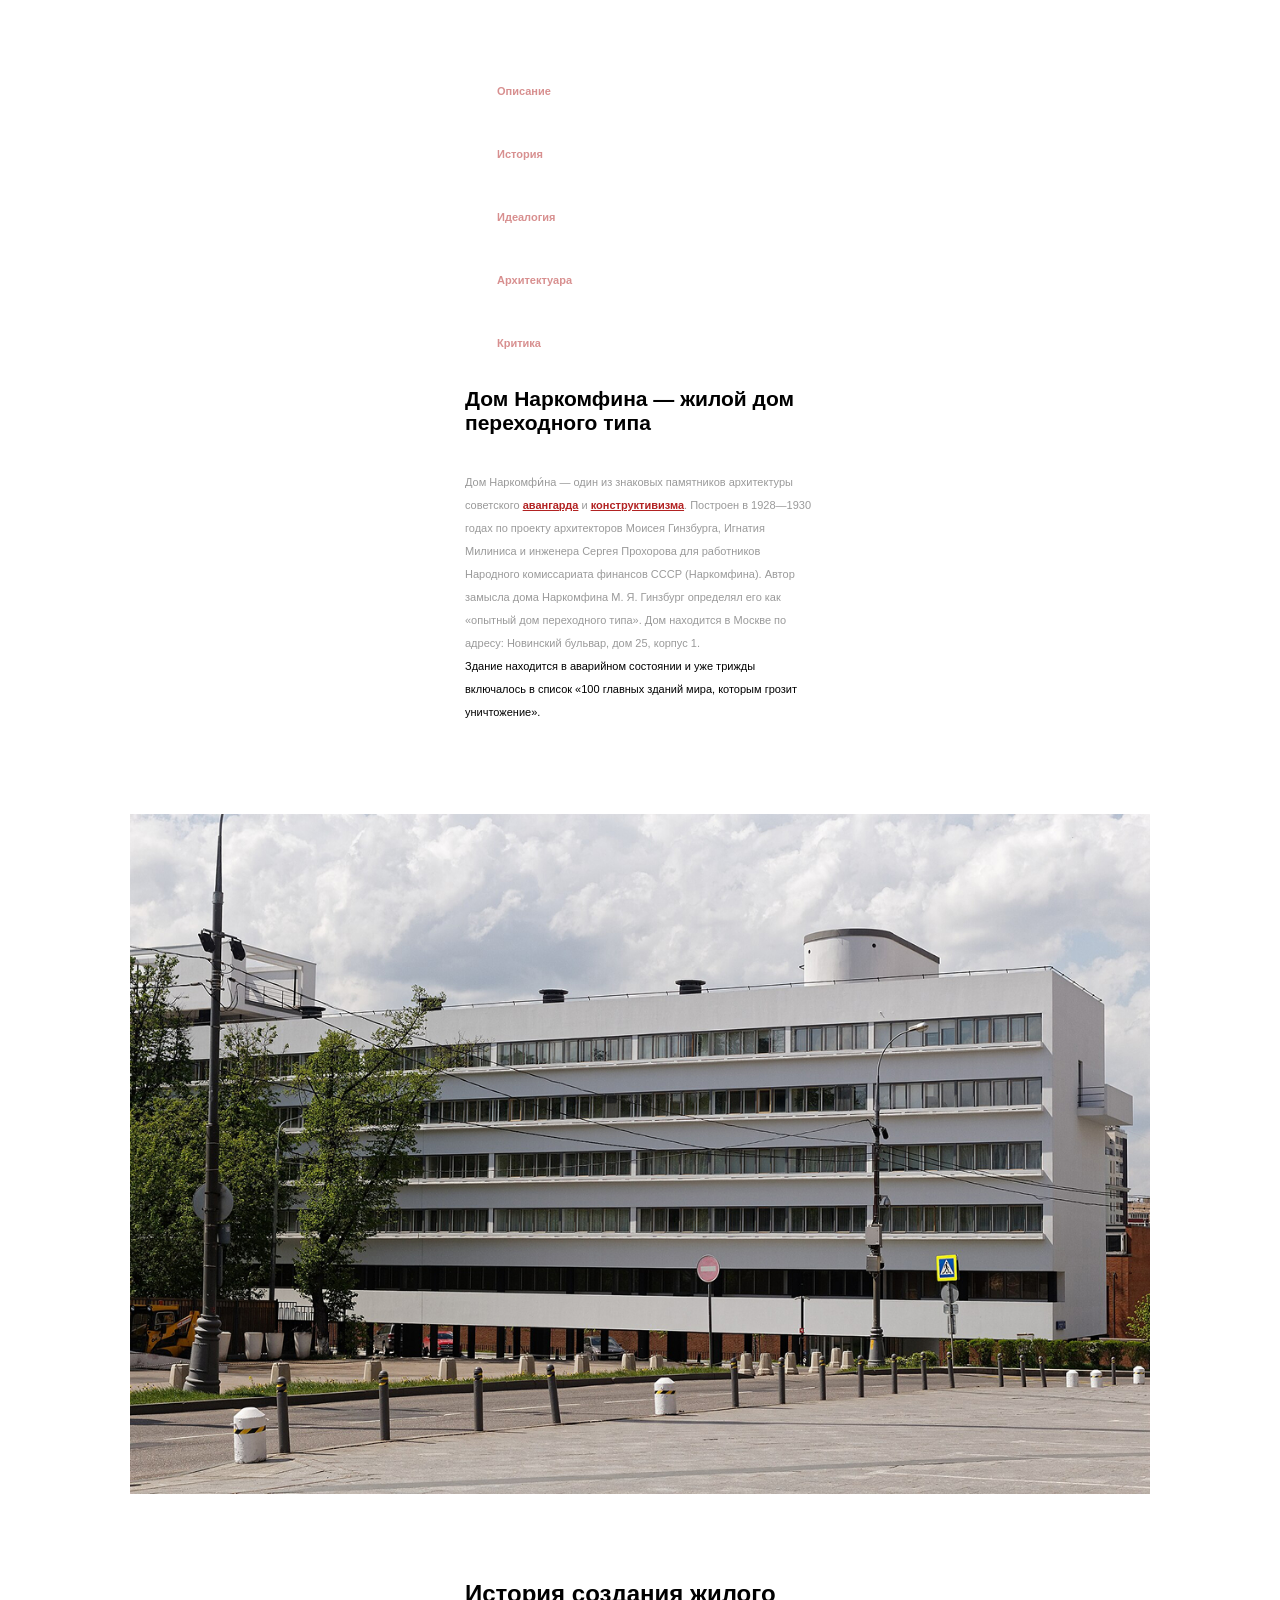
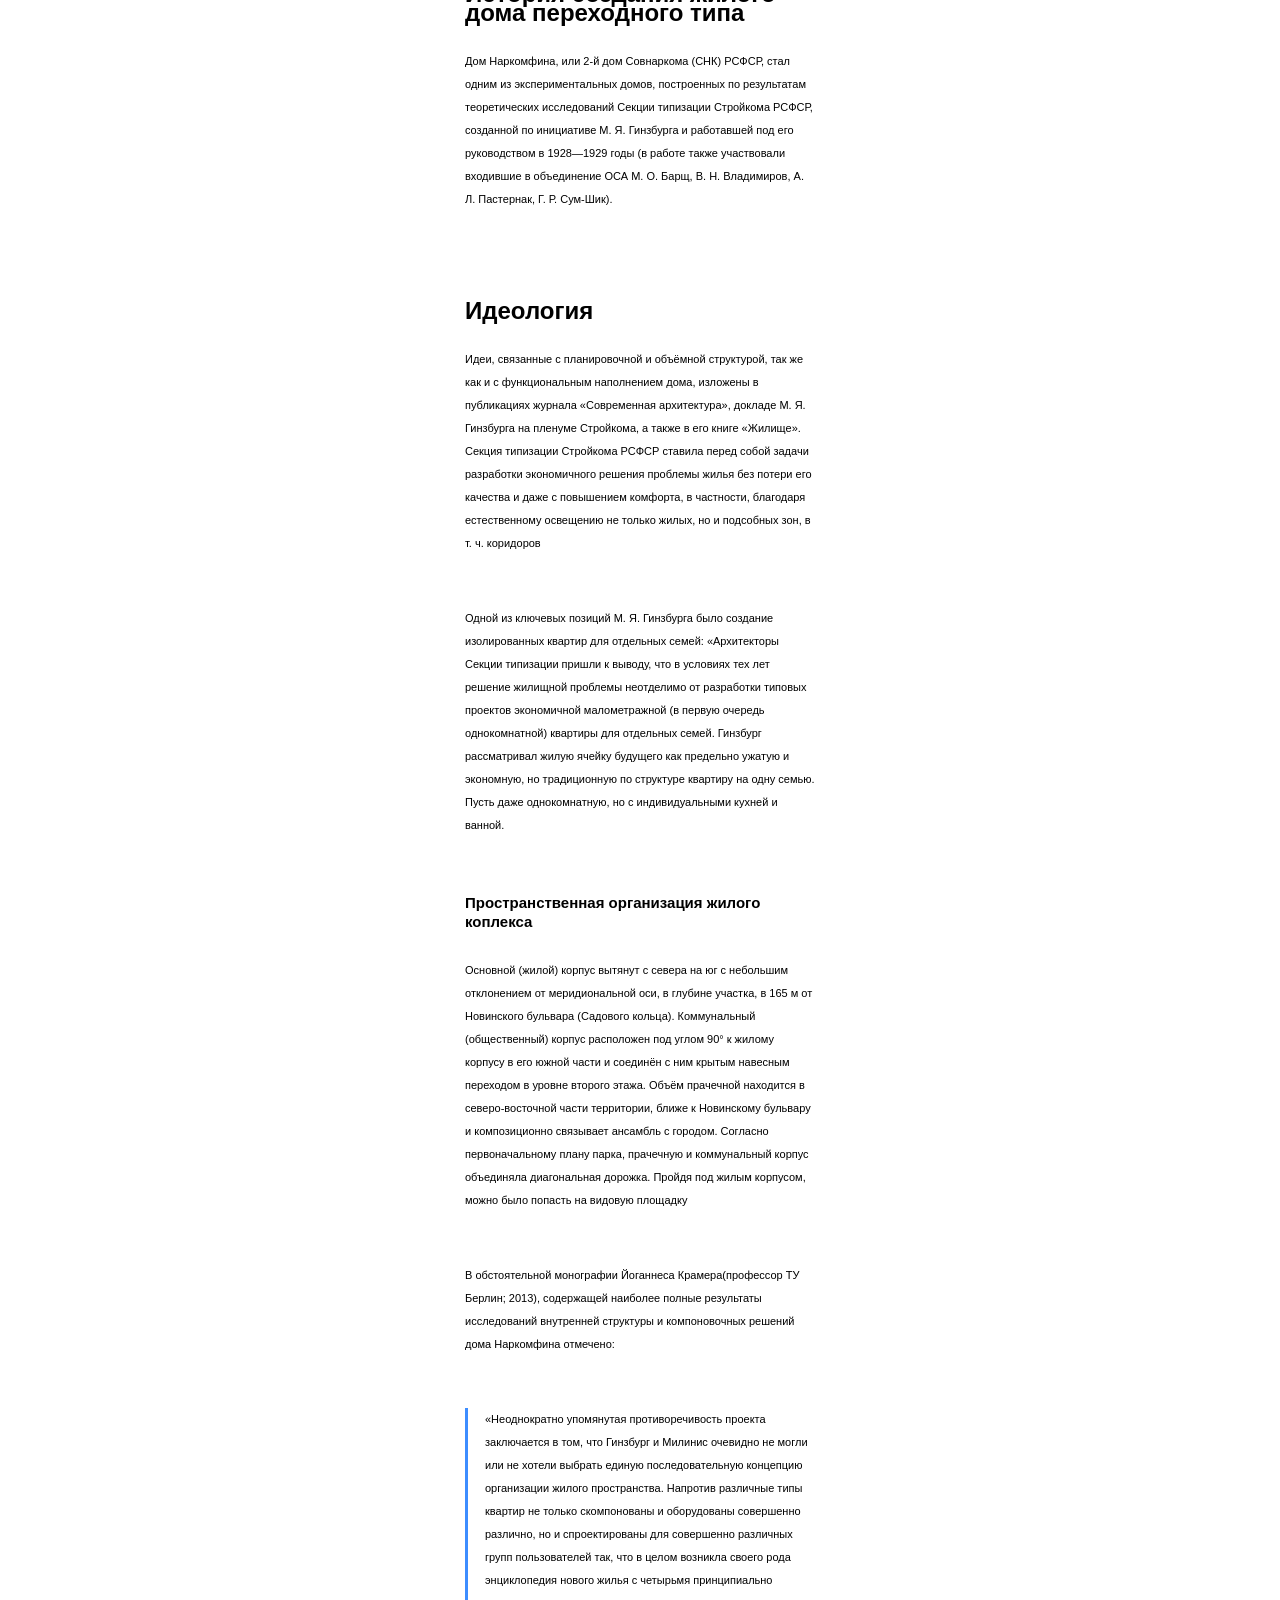
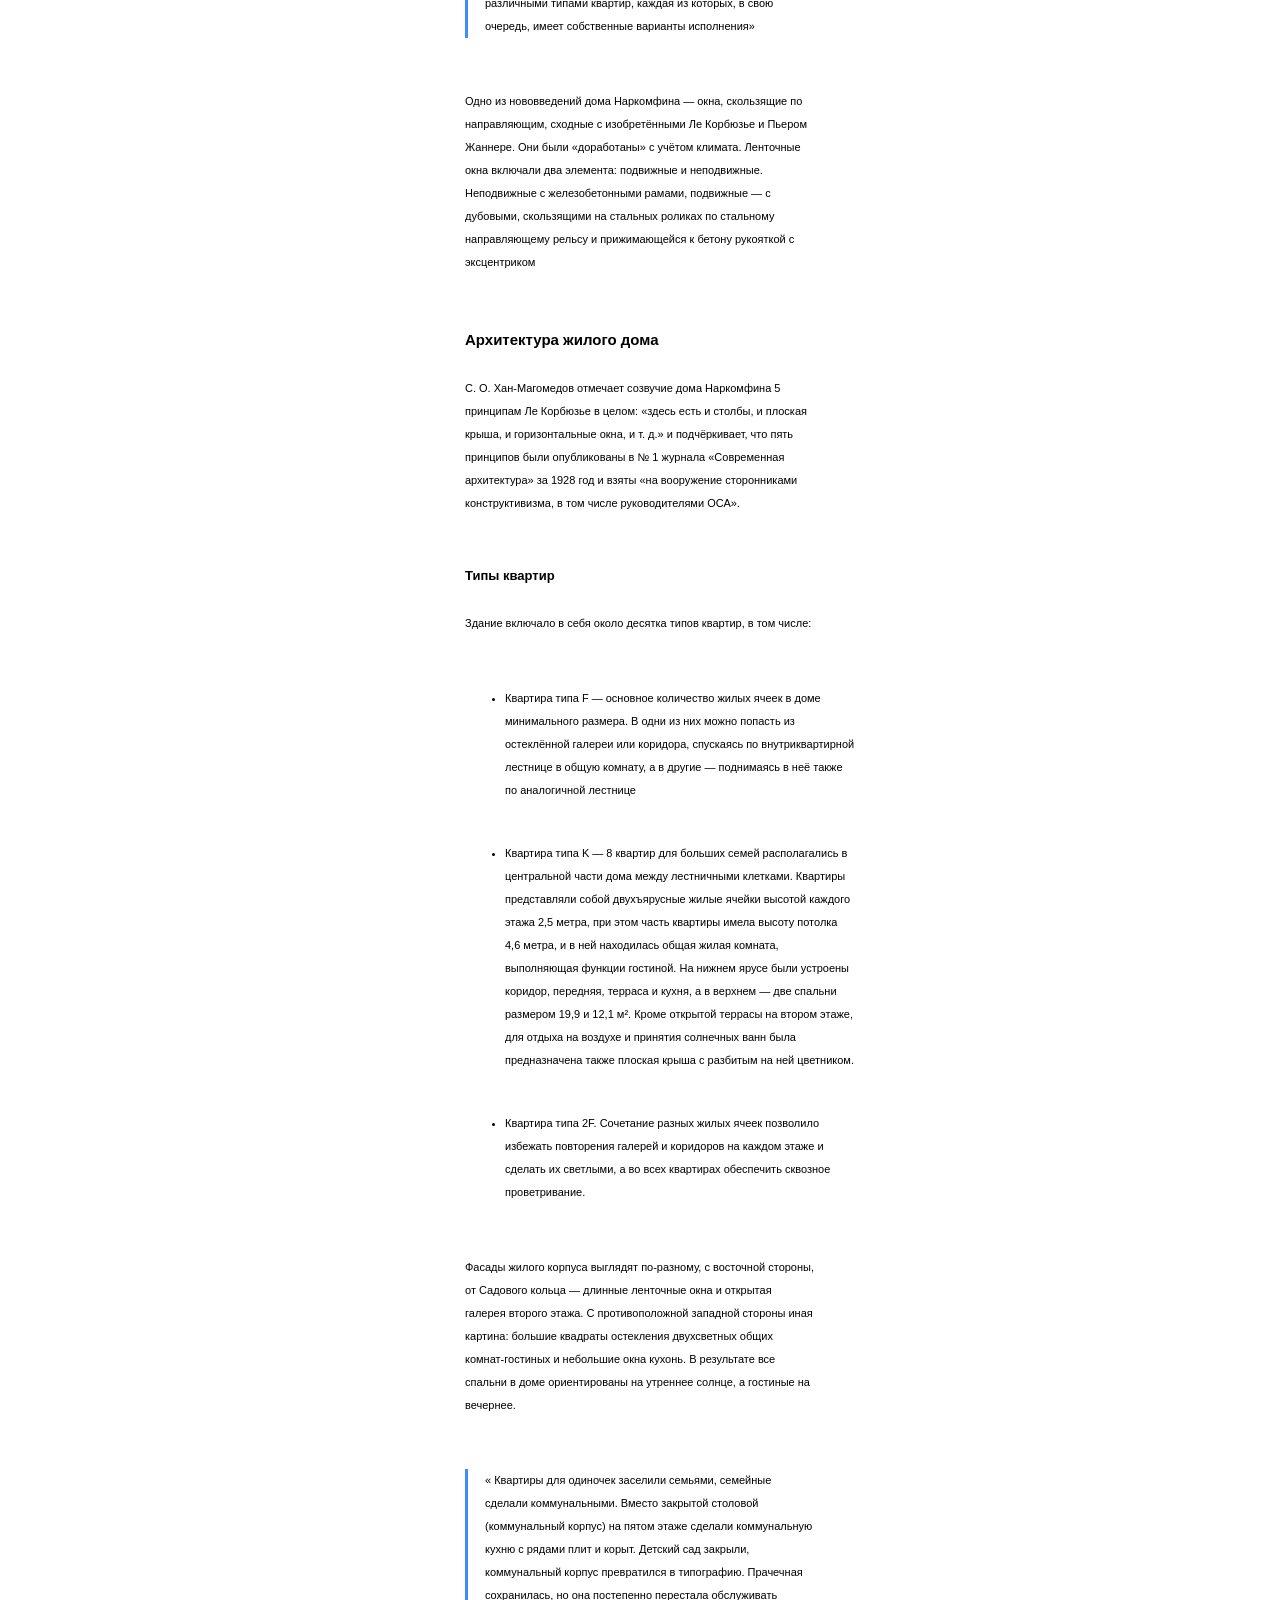
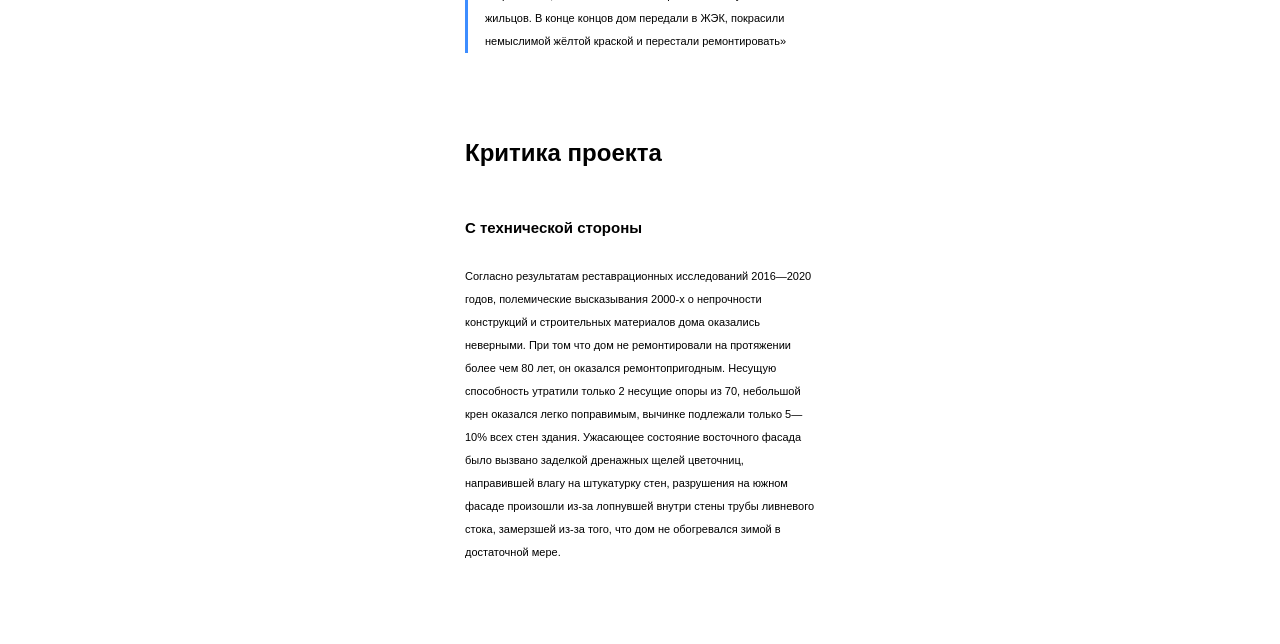
==== index.html @ d2f187a7 "add nav" ====
<!DOCTYPE html>
<html lang="ru">

<head>
    <meta charset="UTF-8">
    <meta name="viewport" content="width=device-width, initial-scale=1.0">
    <title>Дом Наркомфина</title>
    <link rel="stylesheet" href="stylesheets/style.css">
</head>

<body>
    
<nav class="sidebar">
    <ul>
        <li><a href="">Описание</a></li>
        <li><a href="">История</a></li>
        <li><a href="">Идеалогия</a></li>
        <li><a href="">Архитектуара</a></li>
        <li><a href="">Критика</a></li>
    </ul>
</nav>



    <h1>Дом Наркомфина — жилой дом переходного типа</h1>
<div class="description ">
<p>Дом Наркомфи́на — один из знаковых памятников архитектуры советского <a href="https://ru.wikipedia.org/wiki/%D0%90%D0%B2%D0%B0%D0%BD%D0%B3%D0%B0%D1%80%D0%B4_(%D0%B8%D1%81%D0%BA%D1%83%D1%81%D1%81%D1%82%D0%B2%D0%BE)" >авангарда</a> и <a href="https://ru.wikipedia.org/wiki/%D0%9A%D0%BE%D0%BD%D1%81%D1%82%D1%80%D1%83%D0%BA%D1%82%D0%B8%D0%B2%D0%B8%D0%B7%D0%BC_(%D0%B8%D1%81%D0%BA%D1%83%D1%81%D1%81%D1%82%D0%B2%D0%BE)">конструктивизма</a>. Построен в 1928—1930 годах по проекту архитекторов Моисея Гинзбурга, Игнатия Милиниса и инженера Сергея Прохорова для работников Народного комиссариата финансов СССР (Наркомфина). Автор замысла дома Наркомфина М. Я. Гинзбург определял его как «опытный дом переходного типа». Дом находится в Москве по адресу: Новинский бульвар, дом 25, корпус 1.
    </p>
</div>

<div class="afterdescription" >
     <p>Здание находится в аварийном состоянии и уже трижды включалось в список «100 главных зданий мира, которым грозит уничтожение».
     </p>
</div>

 <div class="photo"  >
<img src="images/house.jpg" alt="Вид отреставрированного дома Наркомфина со стороны Новинского бульвара, май 2021">
</div>

    <h2>История создания жилого дома переходного типа </h2>
<div class="text1">
    <p>Дом Наркомфина, или 2-й дом Совнаркома (СНК) РСФСР, стал одним из экспериментальных домов, построенных по результатам теоретических исследований Секции типизации Стройкома РСФСР, созданной по инициативе М. Я. Гинзбурга и работавшей под его руководством в 1928—1929 годы (в работе также участвовали входившие в объединение ОСА М. О. Барщ, В. Н. Владимиров, А. Л. Пастернак, Г. Р. Сум-Шик). 
    </p>
</div>
<div class="h22">
    <h2>Идеология</h2>
</div>
<div class="text2">
    <p>Идеи, связанные с планировочной и объёмной структурой, так же как и с функциональным наполнением дома, изложены в публикациях журнала «Современная архитектура», докладе М. Я. Гинзбурга на пленуме Стройкома, а также в его книге «Жилище». Секция типизации Стройкома РСФСР ставила перед собой задачи разработки экономичного решения проблемы жилья без потери его качества и даже с повышением комфорта, в частности, благодаря естественному освещению не только жилых, но и подсобных зон, в т. ч. коридоров
</p>
</div>
<div class="text21">
    <p>Одной из ключевых позиций М. Я. Гинзбурга было создание изолированных квартир для отдельных семей: «Архитекторы Секции типизации пришли к выводу, что в условиях тех лет решение жилищной проблемы неотделимо от разработки типовых проектов экономичной малометражной (в первую очередь однокомнатной) квартиры для отдельных семей. Гинзбург рассматривал жилую ячейку будущего как предельно ужатую и экономную, но традиционную по структуре квартиру на одну семью. Пусть даже однокомнатную, но с индивидуальными кухней и ванной. 
    </p>
</div>

    <h3>Пространственная организация жилого коплекса</h3>

<div class="text3">
    <p>Основной (жилой) корпус вытянут с севера на юг с небольшим отклонением от меридиональной оси, в глубине участка, в 165 м от Новинского бульвара (Садового кольца). Коммунальный (общественный) корпус расположен под углом 90° к жилому корпусу в его южной части и соединён с ним крытым навесным переходом в уровне второго этажа. Объём прачечной находится в северо-восточной части территории, ближе к Новинскому бульвару и композиционно связывает ансамбль с городом. Согласно первоначальному плану парка, прачечную и коммунальный корпус объединяла диагональная дорожка. Пройдя под жилым корпусом, можно было попасть на видовую площадку
    </p>
</div>

<div class="words">

    <p>
        В обстоятельной монографии Йоганнеса Крамера(профессор ТУ Берлин; 2013), содержащей наиболее полные результаты исследований внутренней структуры и компоновочных решений дома Наркомфина отмечено:
        </p>
</div>
        <blockquote>«Неоднократно упомянутая противоречивость проекта заключается в том, что Гинзбург и Милинис очевидно не могли или не хотели выбрать единую последовательную концепцию организации жилого пространства. Напротив различные типы квартир не только скомпонованы и оборудованы совершенно различно, но и спроектированы для совершенно различных групп пользователей так, что в целом возникла своего рода энциклопедия нового жилья с четырьмя принципиально различными типами квартир, каждая из которых, в свою очередь, имеет собственные варианты исполнения» 

        </blockquote>
    
<div class="text">
    <p>
        Одно из нововведений дома Наркомфина — окна, скользящие по направляющим, сходные с изобретёнными Ле Корбюзье и Пьером Жаннере. Они были «доработаны» с учётом климата. Ленточные окна включали два элемента: подвижные и неподвижные. Неподвижные с железобетонными рамами, подвижные — с дубовыми, скользящими на стальных роликах по стальному направляющему рельсу и прижимающейся к бетону рукояткой с эксцентриком
    </p>
</div>

    <h3>Архитектура жилого дома</h3>
<div class="text4">
    <p> 
     С. О. Хан-Магомедов отмечает созвучие дома Наркомфина 5 принципам Ле Корбюзье в целом: «здесь есть и столбы, и плоская крыша, и горизонтальные окна, и т. д.» и подчёркивает, что пять принципов были опубликованы в № 1 журнала «Современная архитектура» за 1928 год и взяты «на вооружение сторонниками конструктивизма, в том числе руководителями ОСА».  
    </p>
</div>

    <h4> Типы квартир </h4>
<div class="textt">
    <p>Здание включало в себя около десятка типов квартир, в том числе:

    </p>
</div>

<ul>
    <li>Квартира типа F — основное количество жилых ячеек в доме минимального размера. В одни из них можно попасть из остеклённой галереи или коридора, спускаясь по внутриквартирной лестнице в общую комнату, а в другие — поднимаясь в неё также по аналогичной лестнице</li>
    <li> Квартира типа K — 8 квартир для больших семей располагались в центральной части дома между лестничными клетками. Квартиры представляли собой двухъярусные жилые ячейки высотой каждого этажа 2,5 метра, при этом часть квартиры имела высоту потолка 4,6 метра, и в ней находилась общая жилая комната, выполняющая функции гостиной. На нижнем ярусе были устроены коридор, передняя, терраса и кухня, а в верхнем — две спальни размером 19,9 и 12,1 м². Кроме открытой террасы на втором этаже, для отдыха на воздухе и принятия солнечных ванн была предназначена также плоская крыша с разбитым на ней цветником. </li>
    <li> Квартира типа 2F. Сочетание разных жилых ячеек позволило избежать повторения галерей и коридоров на каждом этаже и сделать их светлыми, а во всех квартирах обеспечить сквозное проветривание.</li>
</ul> 
<div class="tx">
<p> 
   Фасады жилого корпуса выглядят по-разному, с восточной стороны, от Садового кольца — длинные ленточные окна и открытая галерея второго этажа. С противоположной западной стороны иная картина: большие квадраты остекления двухсветных общих комнат-гостиных и небольшие окна кухонь. В результате все спальни в доме ориентированы на утреннее солнце, а гостиные на вечернее.
</p>
</div>

<blockquote> 
    « Квартиры для одиночек заселили семьями, семейные сделали коммунальными. Вместо закрытой столовой (коммунальный корпус) на пятом этаже сделали коммунальную кухню с рядами плит и корыт. Детский сад закрыли, коммунальный корпус превратился в типографию. Прачечная сохранилась, но она постепенно перестала обслуживать жильцов. В конце концов дом передали в ЖЭК, покрасили немыслимой жёлтой краской и перестали ремонтировать»
</blockquote>
<div class="kritika">
<h2> Критика проекта</h2>
</div>

<h3> С технической стороны</h3>
<div class="text5">
<p>Согласно результатам реставрационных исследований 2016—2020 годов, полемические высказывания 2000-х о непрочности конструкций и строительных материалов дома оказались неверными. При том что дом не ремонтировали на протяжении более чем 80 лет, он оказался ремонтопригодным. Несущую способность утратили только 2 несущие опоры из 70, небольшой крен оказался легко поправимым, вычинке подлежали только 5—10% всех стен здания. Ужасающее состояние восточного фасада было вызвано заделкой дренажных щелей цветочниц, направившей влагу на штукатурку стен, разрушения на южном фасаде произошли из-за лопнувшей внутри стены трубы ливневого стока, замерзшей из-за того, что дом не обогревался зимой в достаточной мере.
</p>
</div>

</body>
</html>
---- stylesheets/style.css ----
@import 'reset.css';
@import 'content.css';
@import 'sidebar.css';
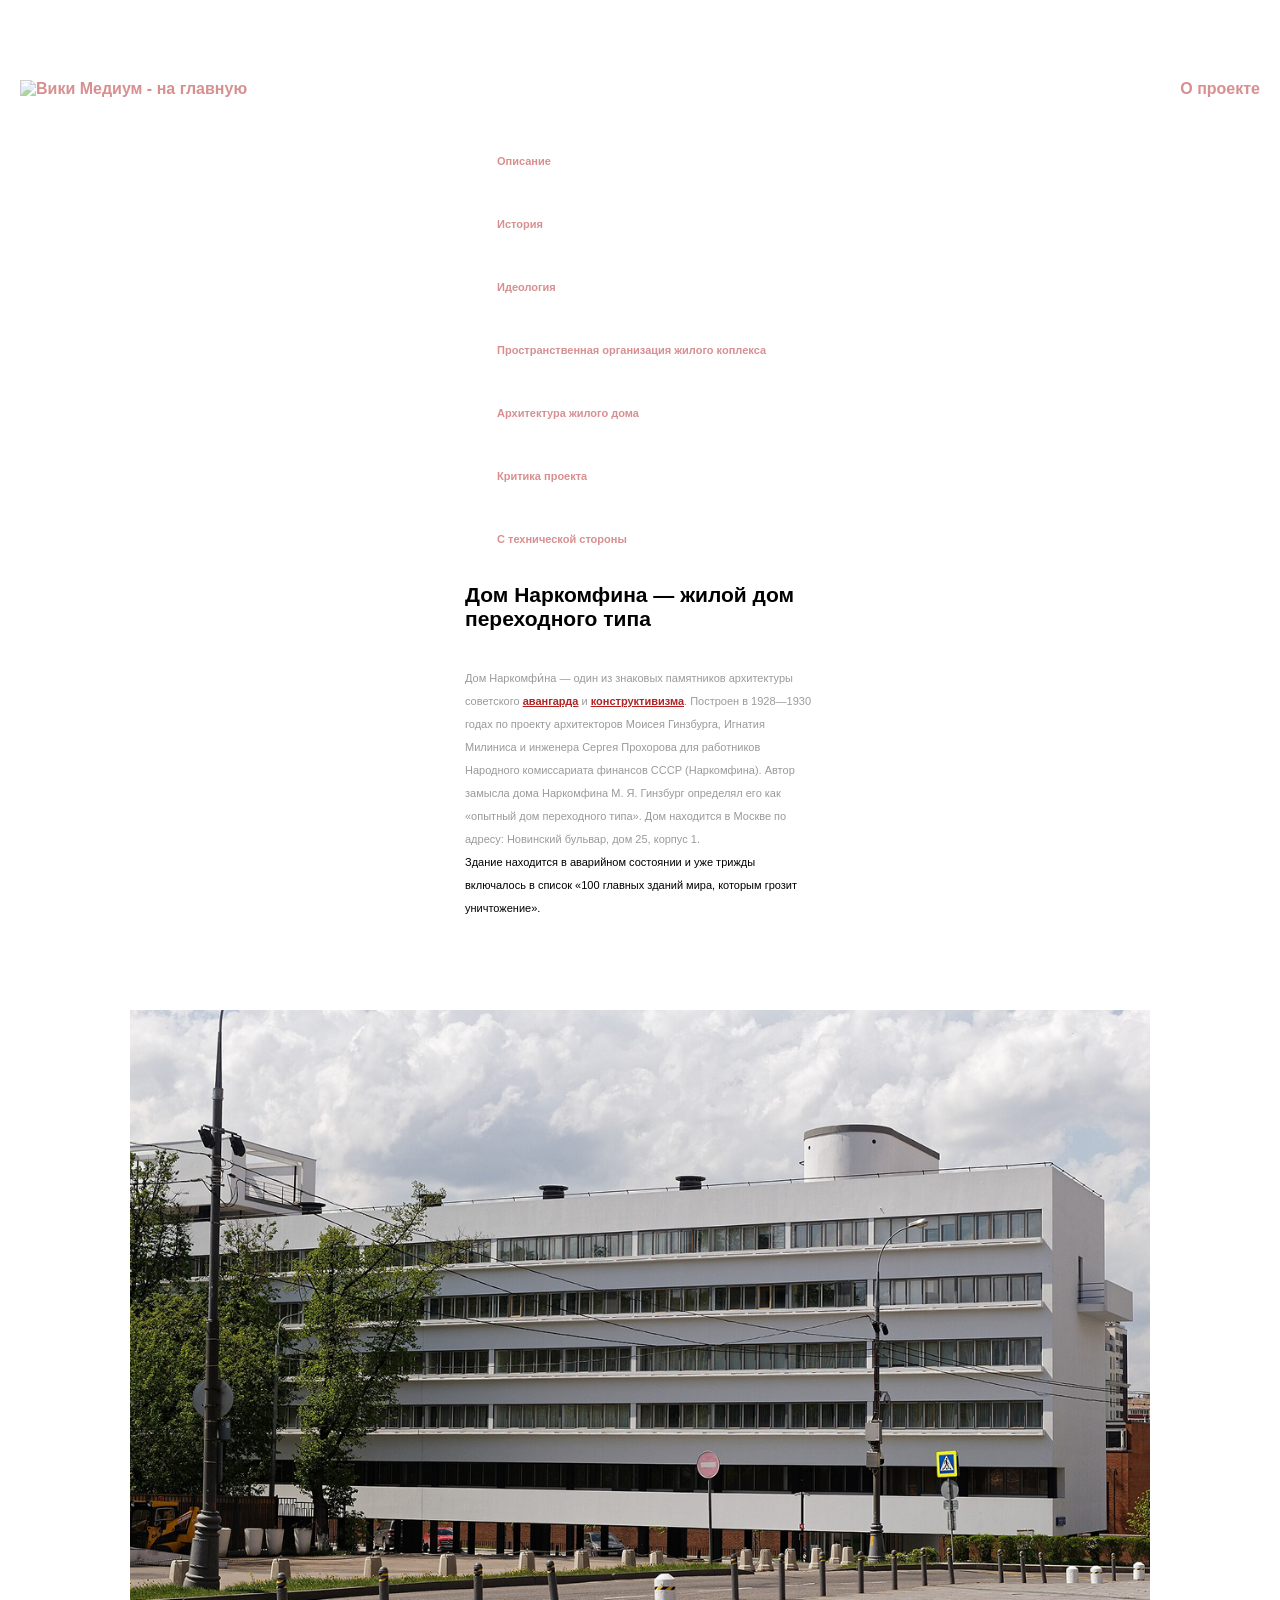
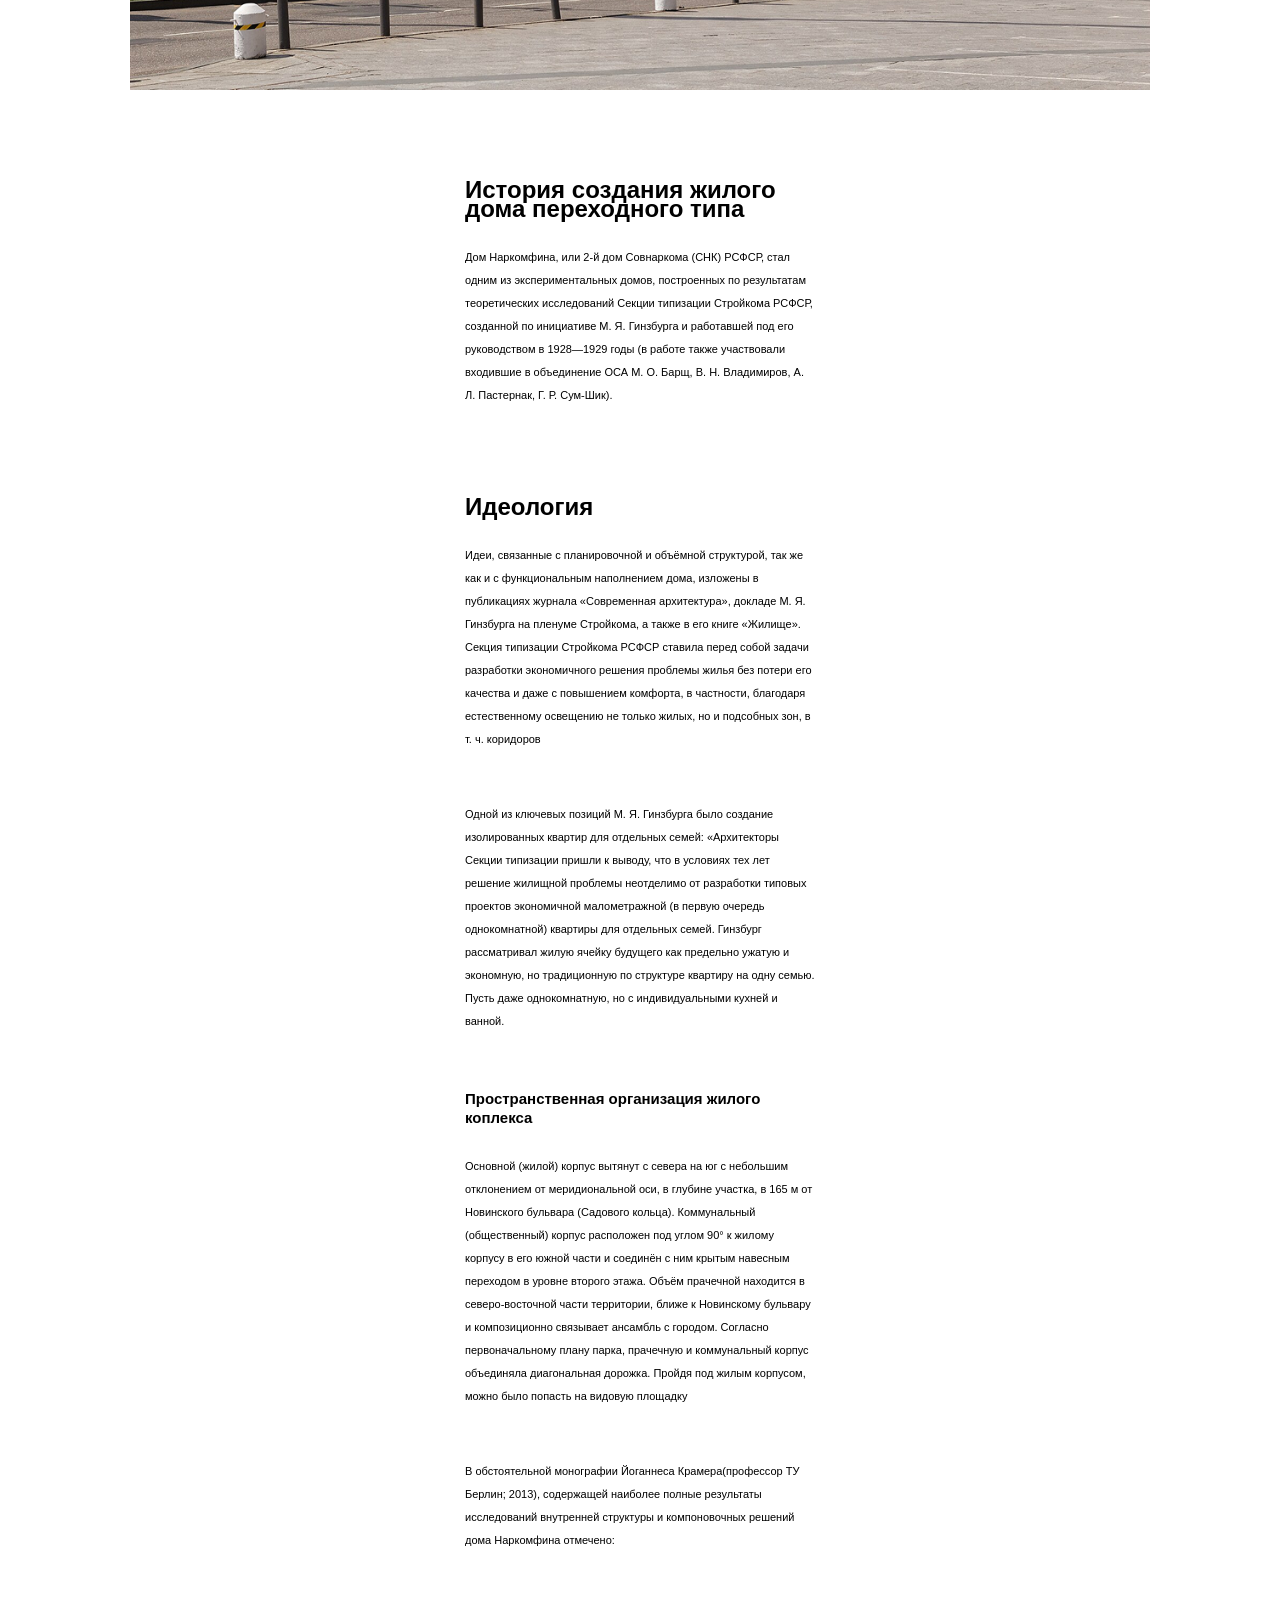
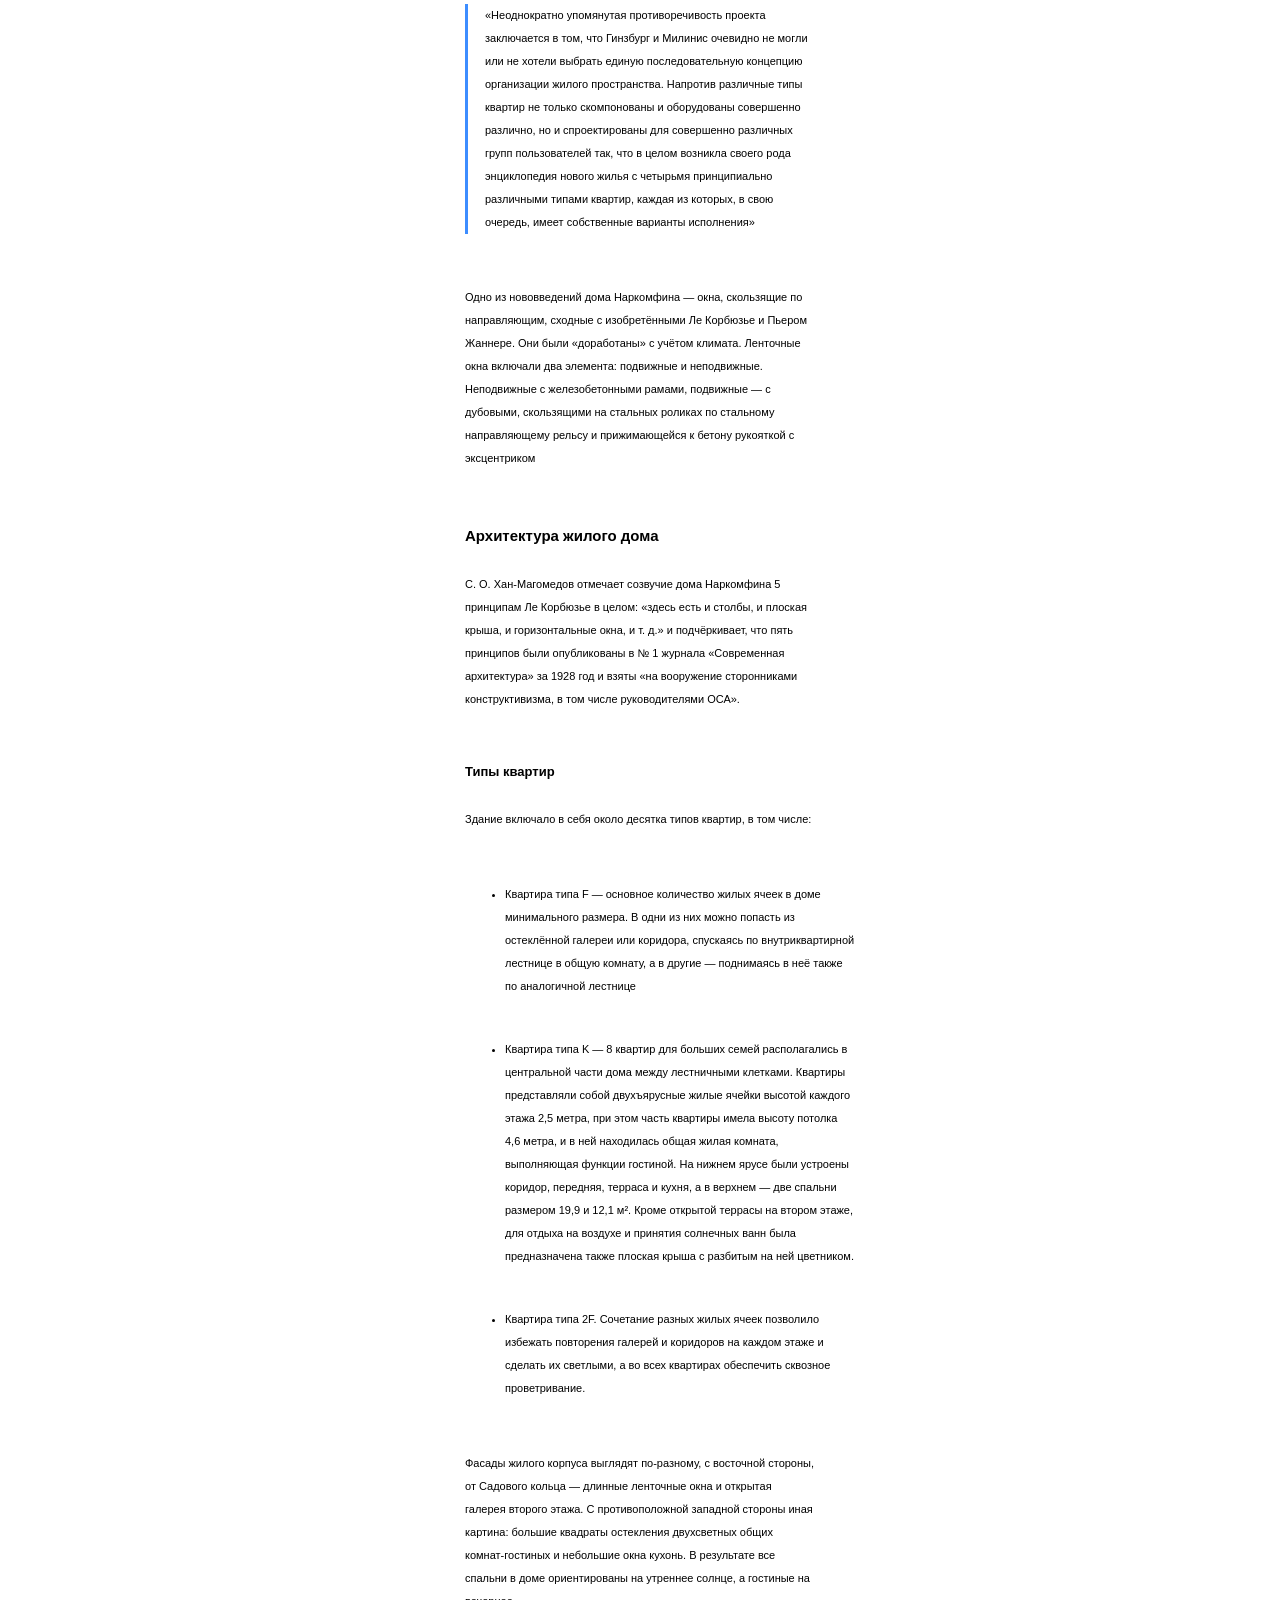
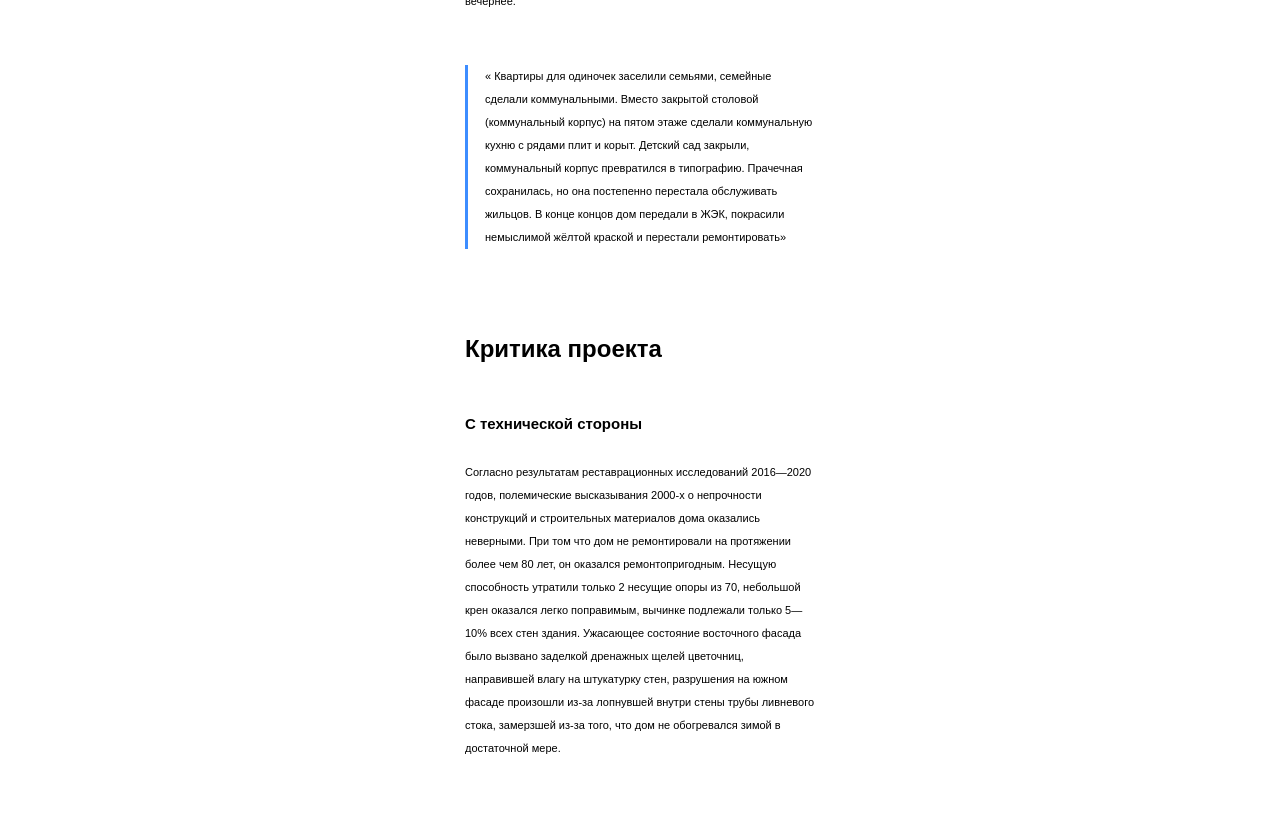
==== commit ad9117a4: "create navigation" ====
--- a/index.html
+++ b/index.html
@@ -9,20 +9,28 @@
 </head>
 
 <body>
-    
+    <nav class="menubar">
+        <a href="index.html">
+            <img scr="images/logo.svg"
+      alt="Вики Медиум - на главную">
+        </a>
+        <a href="about.html">О проекте</a>
+    </nav>
 <nav class="sidebar">
     <ul>
-        <li><a href="">Описание</a></li>
-        <li><a href="">История</a></li>
-        <li><a href="">Идеалогия</a></li>
-        <li><a href="">Архитектуара</a></li>
-        <li><a href="">Критика</a></li>
+        <li><a href="#s1">Описание</a></li>
+        <li><a href="#s2">История</a></li>
+        <li><a href="#s3">Идеология</a></li>
+        <li><a href="#s3s1">Пространственная организация жилого коплекса</a></li>
+        <li><a href="#s3s2">Архитектура жилого дома</a></li>
+        <li><a href="#s4">Критика проекта</a></li>
+        <li><a href="#s4s1">С технической стороны</a></li>
     </ul>
 </nav>
 
 
-
-    <h1>Дом Наркомфина — жилой дом переходного типа</h1>
+<section class="content"></section>
+    <h1 id="s1">Дом Наркомфина — жилой дом переходного типа</h1>
 <div class="description ">
 <p>Дом Наркомфи́на — один из знаковых памятников архитектуры советского <a href="https://ru.wikipedia.org/wiki/%D0%90%D0%B2%D0%B0%D0%BD%D0%B3%D0%B0%D1%80%D0%B4_(%D0%B8%D1%81%D0%BA%D1%83%D1%81%D1%81%D1%82%D0%B2%D0%BE)" >авангарда</a> и <a href="https://ru.wikipedia.org/wiki/%D0%9A%D0%BE%D0%BD%D1%81%D1%82%D1%80%D1%83%D0%BA%D1%82%D0%B8%D0%B2%D0%B8%D0%B7%D0%BC_(%D0%B8%D1%81%D0%BA%D1%83%D1%81%D1%81%D1%82%D0%B2%D0%BE)">конструктивизма</a>. Построен в 1928—1930 годах по проекту архитекторов Моисея Гинзбурга, Игнатия Милиниса и инженера Сергея Прохорова для работников Народного комиссариата финансов СССР (Наркомфина). Автор замысла дома Наркомфина М. Я. Гинзбург определял его как «опытный дом переходного типа». Дом находится в Москве по адресу: Новинский бульвар, дом 25, корпус 1.
     </p>
@@ -37,13 +45,13 @@
 <img src="images/house.jpg" alt="Вид отреставрированного дома Наркомфина со стороны Новинского бульвара, май 2021">
 </div>
 
-    <h2>История создания жилого дома переходного типа </h2>
+    <h2 id="s2">История создания жилого дома переходного типа </h2>
 <div class="text1">
     <p>Дом Наркомфина, или 2-й дом Совнаркома (СНК) РСФСР, стал одним из экспериментальных домов, построенных по результатам теоретических исследований Секции типизации Стройкома РСФСР, созданной по инициативе М. Я. Гинзбурга и работавшей под его руководством в 1928—1929 годы (в работе также участвовали входившие в объединение ОСА М. О. Барщ, В. Н. Владимиров, А. Л. Пастернак, Г. Р. Сум-Шик). 
     </p>
 </div>
 <div class="h22">
-    <h2>Идеология</h2>
+    <h2 id="s3">Идеология</h2>
 </div>
 <div class="text2">
     <p>Идеи, связанные с планировочной и объёмной структурой, так же как и с функциональным наполнением дома, изложены в публикациях журнала «Современная архитектура», докладе М. Я. Гинзбурга на пленуме Стройкома, а также в его книге «Жилище». Секция типизации Стройкома РСФСР ставила перед собой задачи разработки экономичного решения проблемы жилья без потери его качества и даже с повышением комфорта, в частности, благодаря естественному освещению не только жилых, но и подсобных зон, в т. ч. коридоров
@@ -54,7 +62,7 @@
     </p>
 </div>
 
-    <h3>Пространственная организация жилого коплекса</h3>
+    <h3 id="s3s1">Пространственная организация жилого коплекса</h3>
 
 <div class="text3">
     <p>Основной (жилой) корпус вытянут с севера на юг с небольшим отклонением от меридиональной оси, в глубине участка, в 165 м от Новинского бульвара (Садового кольца). Коммунальный (общественный) корпус расположен под углом 90° к жилому корпусу в его южной части и соединён с ним крытым навесным переходом в уровне второго этажа. Объём прачечной находится в северо-восточной части территории, ближе к Новинскому бульвару и композиционно связывает ансамбль с городом. Согласно первоначальному плану парка, прачечную и коммунальный корпус объединяла диагональная дорожка. Пройдя под жилым корпусом, можно было попасть на видовую площадку
@@ -77,7 +85,7 @@
     </p>
 </div>
 
-    <h3>Архитектура жилого дома</h3>
+    <h3 id="s3s2">Архитектура жилого дома</h3>
 <div class="text4">
     <p> 
      С. О. Хан-Магомедов отмечает созвучие дома Наркомфина 5 принципам Ле Корбюзье в целом: «здесь есть и столбы, и плоская крыша, и горизонтальные окна, и т. д.» и подчёркивает, что пять принципов были опубликованы в № 1 журнала «Современная архитектура» за 1928 год и взяты «на вооружение сторонниками конструктивизма, в том числе руководителями ОСА».  
@@ -105,15 +113,18 @@
 <blockquote> 
     « Квартиры для одиночек заселили семьями, семейные сделали коммунальными. Вместо закрытой столовой (коммунальный корпус) на пятом этаже сделали коммунальную кухню с рядами плит и корыт. Детский сад закрыли, коммунальный корпус превратился в типографию. Прачечная сохранилась, но она постепенно перестала обслуживать жильцов. В конце концов дом передали в ЖЭК, покрасили немыслимой жёлтой краской и перестали ремонтировать»
 </blockquote>
+     <h2 id="s4">Критика проекта</h2>
 <div class="kritika">
-<h2> Критика проекта</h2>
 </div>
 
-<h3> С технической стороны</h3>
+     <h3 id="s4s1">С технической стороны</h3>
 <div class="text5">
 <p>Согласно результатам реставрационных исследований 2016—2020 годов, полемические высказывания 2000-х о непрочности конструкций и строительных материалов дома оказались неверными. При том что дом не ремонтировали на протяжении более чем 80 лет, он оказался ремонтопригодным. Несущую способность утратили только 2 несущие опоры из 70, небольшой крен оказался легко поправимым, вычинке подлежали только 5—10% всех стен здания. Ужасающее состояние восточного фасада было вызвано заделкой дренажных щелей цветочниц, направившей влагу на штукатурку стен, разрушения на южном фасаде произошли из-за лопнувшей внутри стены трубы ливневого стока, замерзшей из-за того, что дом не обогревался зимой в достаточной мере.
 </p>
 </div>
 
+<script src="scripts/jquery-3.7.1.js"></script>
+<script src="scripts/sidebar.js"></script>
+
 </body>
 </html>
--- a/stylesheets/style.css
+++ b/stylesheets/style.css
@@ -1,3 +1,4 @@
 @import 'reset.css';
 @import 'content.css';
 @import 'sidebar.css';
+@import 'menubar.css'
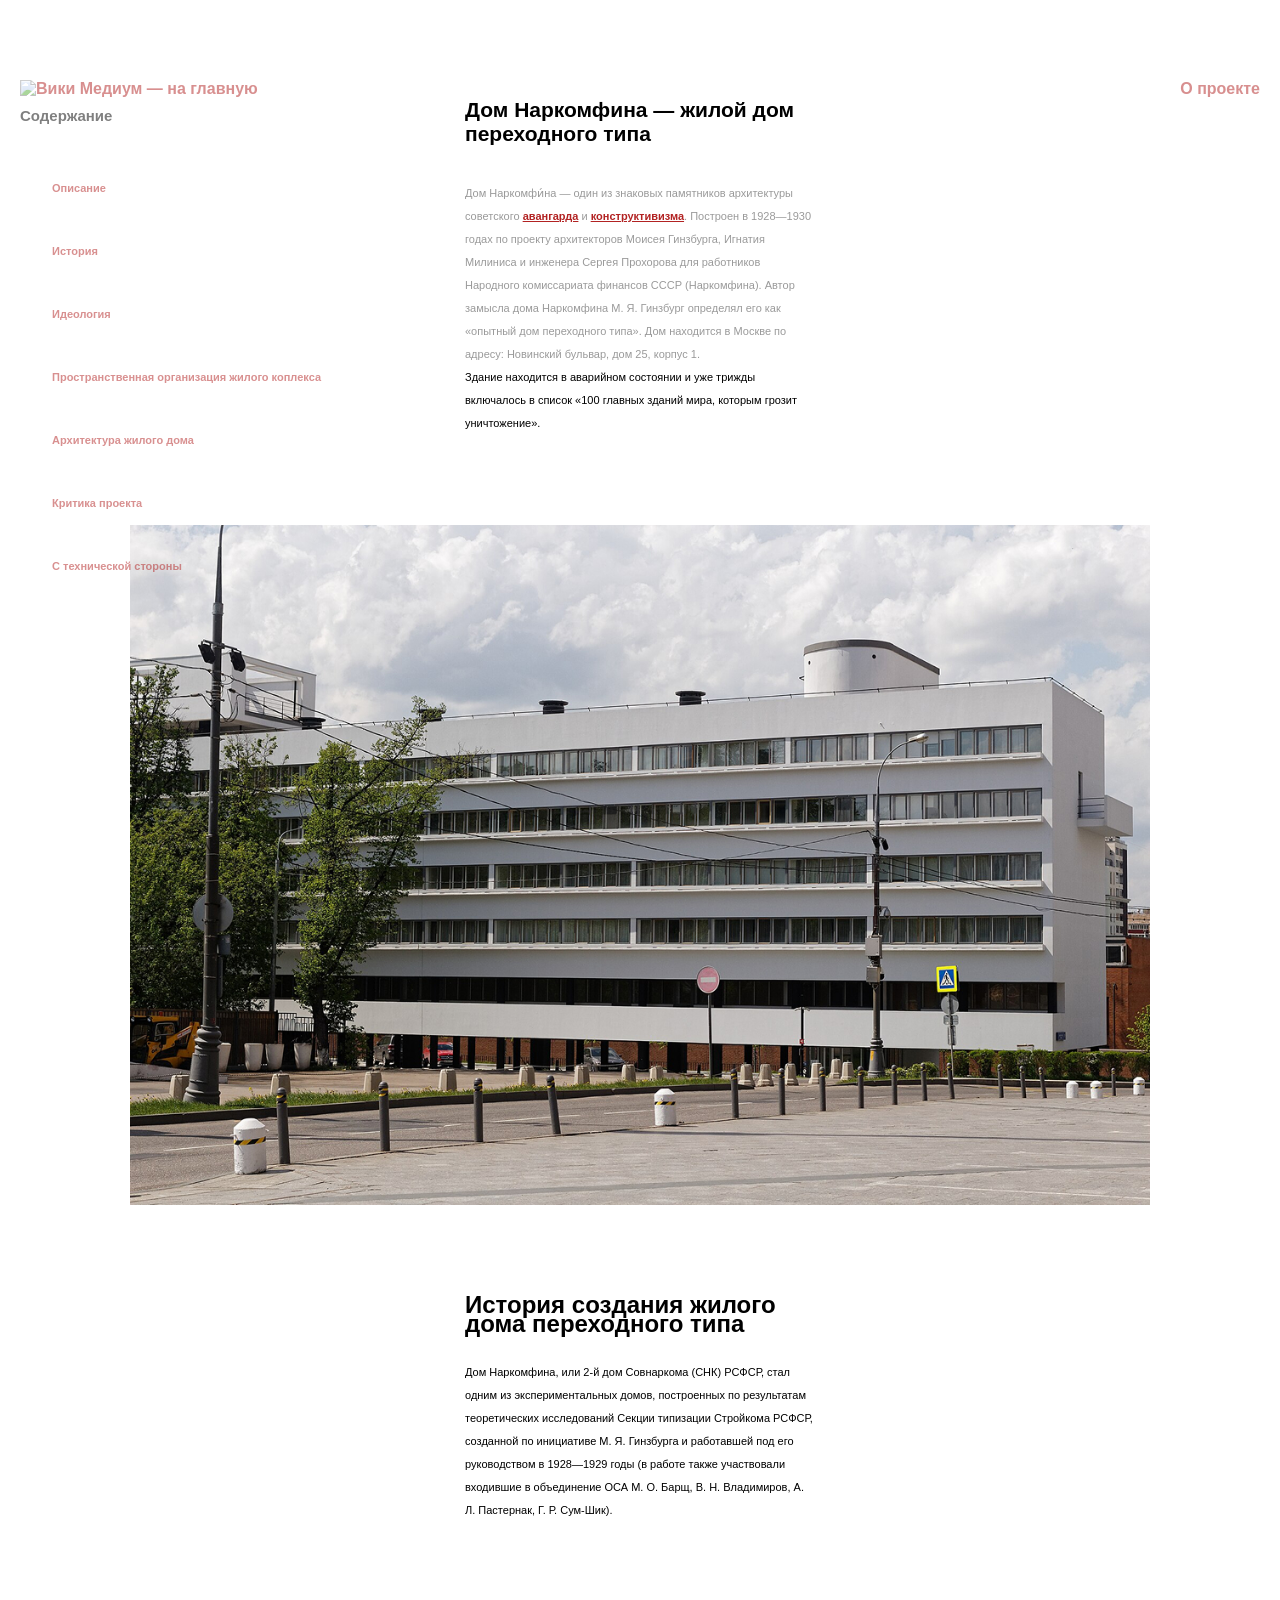
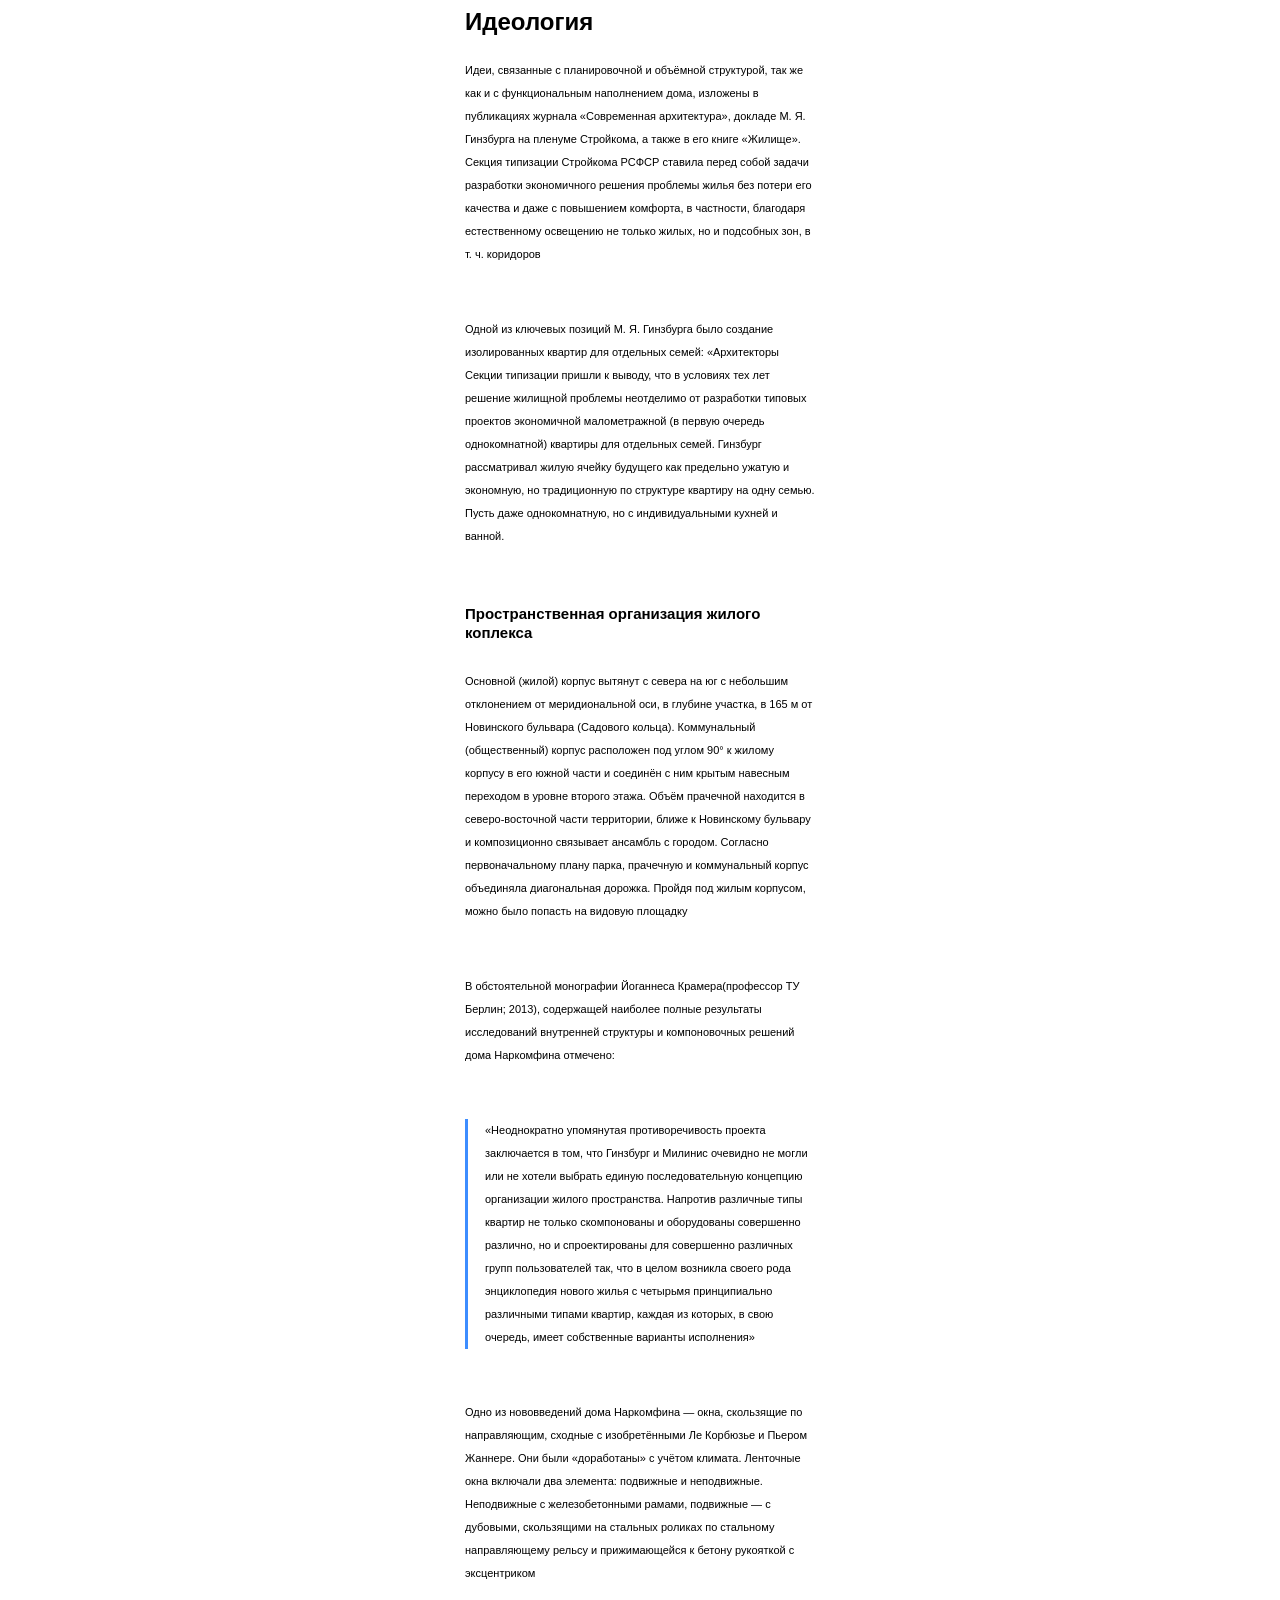
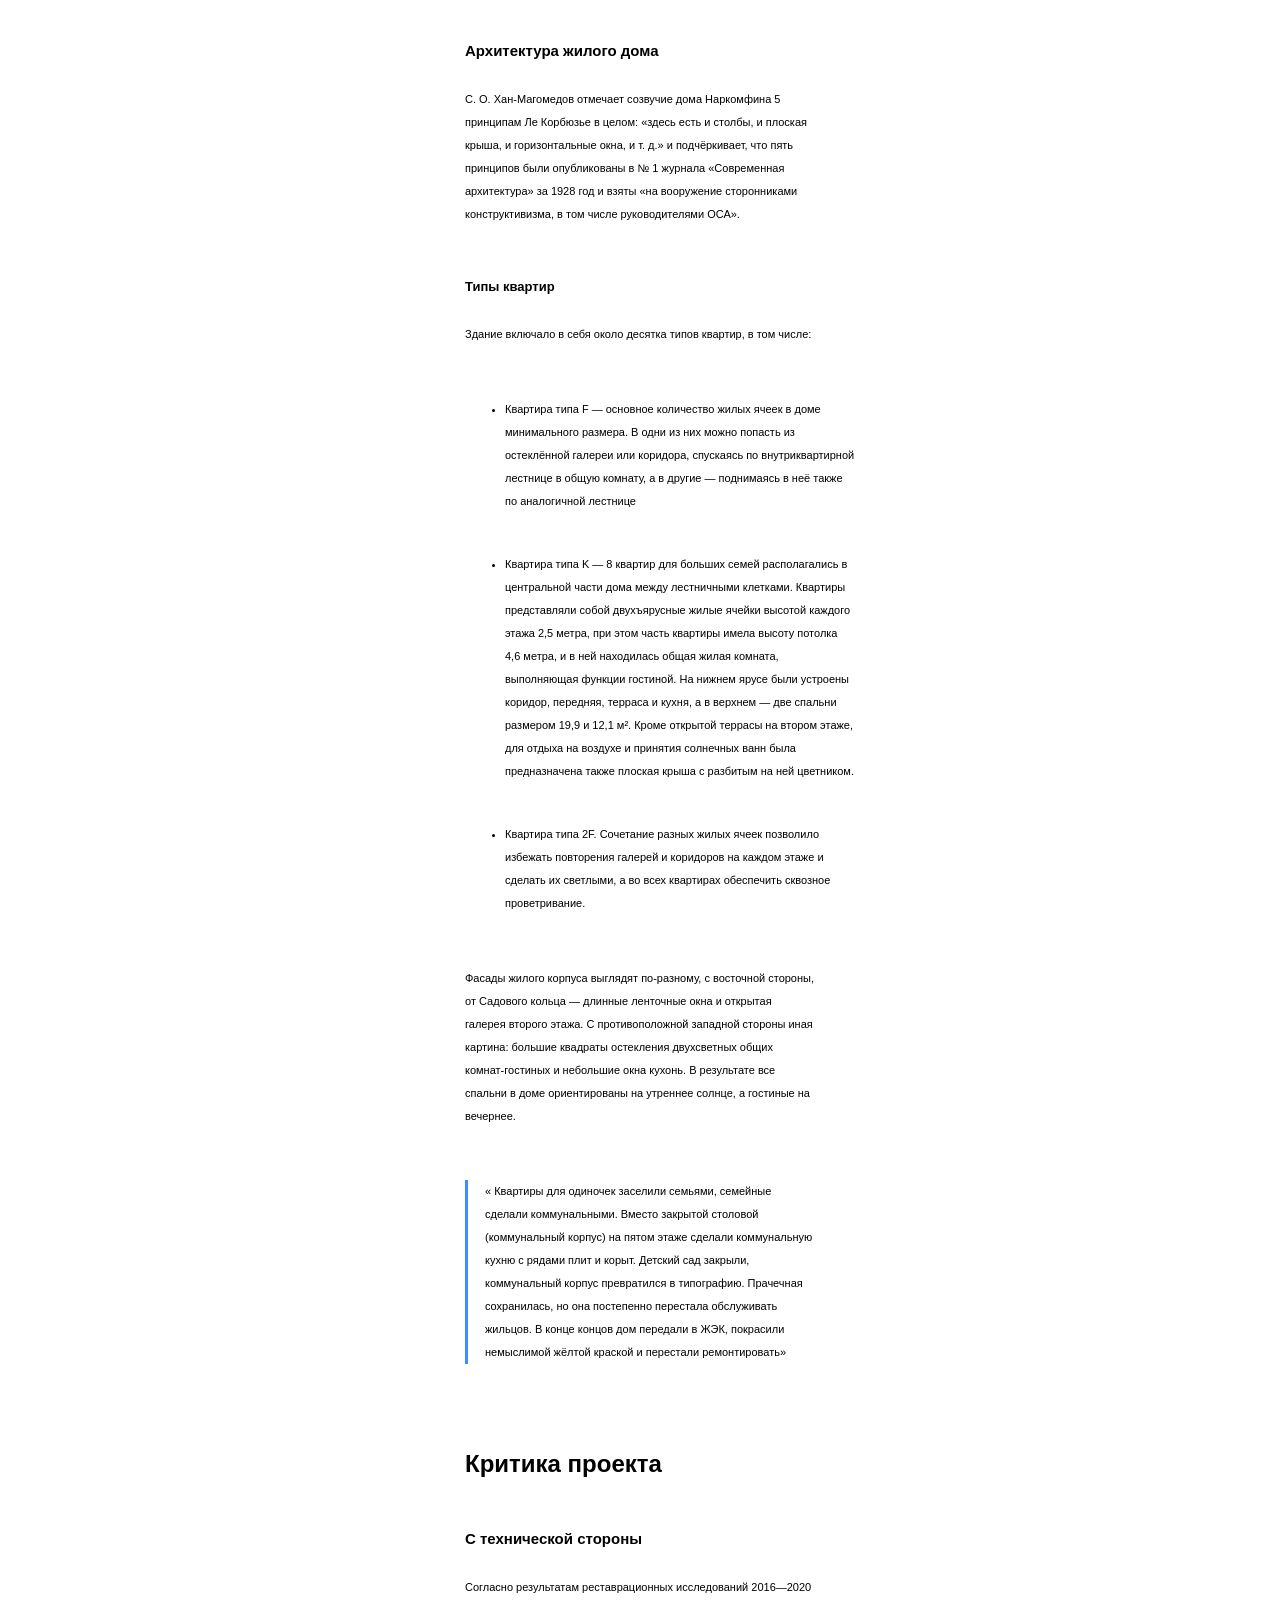
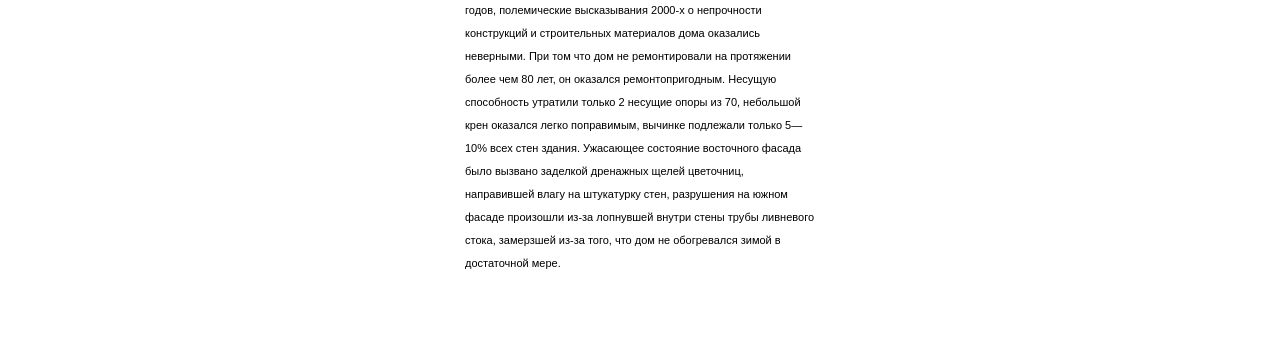
==== commit 73628c8d: "delate image" ====
--- a/index.html
+++ b/index.html
@@ -7,16 +7,15 @@
     <title>Дом Наркомфина</title>
     <link rel="stylesheet" href="stylesheets/style.css">
 </head>
-
-<body>
+<body >
     <nav class="menubar">
-        <a href="index.html">
-            <img scr="images/logo.svg"
-      alt="Вики Медиум - на главную">
-        </a>
-        <a href="about.html">О проекте</a>
+      <a href="index.html">
+        <img src="" alt="Вики Медиум — на главную">
+      </a>
+      <a href="about.html">О проекте</a>
     </nav>
 <nav class="sidebar">
+    <h3>Содержание</h3>
     <ul>
         <li><a href="#s1">Описание</a></li>
         <li><a href="#s2">История</a></li>
@@ -127,4 +126,5 @@
 <script src="scripts/sidebar.js"></script>
 
 </body>
+
 </html>
